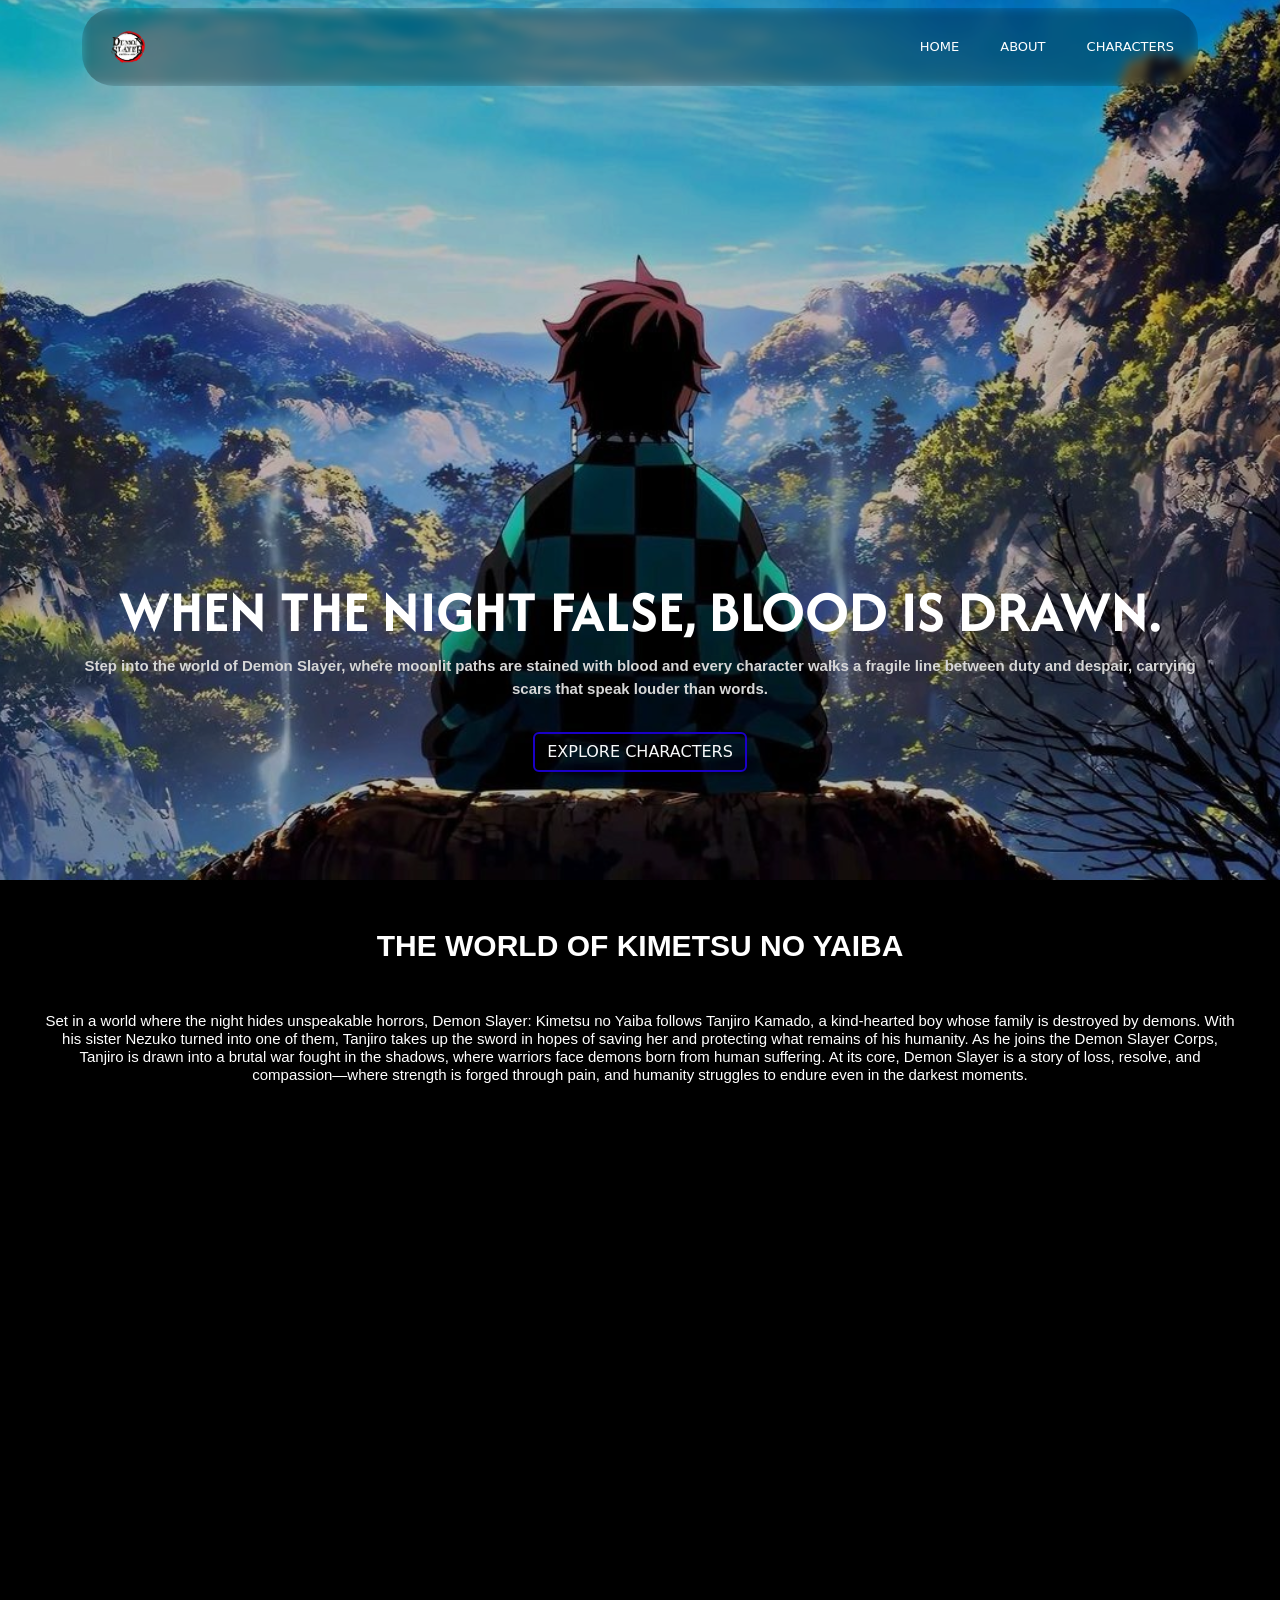
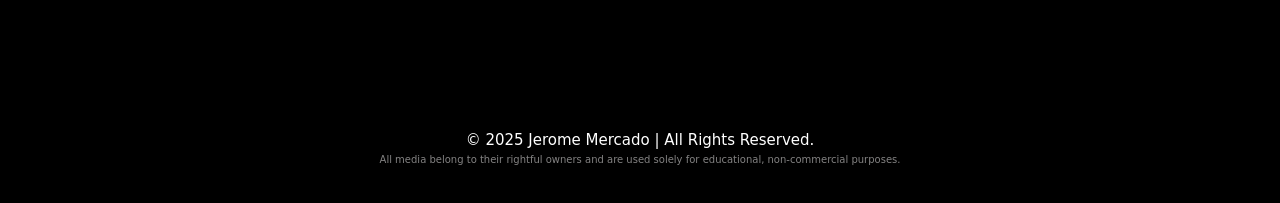
==== index.html @ a9a80e32 "initial codes for api project" ====
<!doctype html>
<html lang="en">

<head>
    <meta charset="utf-8">
    <meta name="viewport" content="width=device-width, initial-scale=1">
    <title>Demon Slayer</title>
    <link href="https://cdn.jsdelivr.net/npm/bootstrap@5.3.8/dist/css/bootstrap.min.css" rel="stylesheet"
        integrity="sha384-sRIl4kxILFvY47J16cr9ZwB07vP4J8+LH7qKQnuqkuIAvNWLzeN8tE5YBujZqJLB" crossorigin="anonymous">
    <link rel="preconnect" href="https://fonts.googleapis.com">
    <link rel="preconnect" href="https://fonts.gstatic.com" crossorigin>
    <link
        href="https://fonts.googleapis.com/css2?family=Afacad:ital,wght@0,400..700;1,400..700&family=Montserrat:ital,wght@0,100..900;1,100..900&display=swap"
        rel="stylesheet">
    <link rel="stylesheet" href="assets/css/style.css">
    <link rel="icon" type="image/png" href="assets/images/dsLogo.png">
    <style>
        * {
            transition: 300ms;
        }

        body {
            background-color: black;
        }

        .hero {
            background-image: url('assets/images/bg2.jpeg');
            background-size: cover;
            background-position: center;
            height: 100vh;
            color: white;
            position: relative;
            margin-top: -20px;
        }

        /* Dark and blur overlay */
        .hero::before {
            content: "";
            position: absolute;
            top: 0;
            left: 0;
            width: 100%;
            height: 100%;
            background: rgba(0, 0, 0, 0.25);
            /* backdrop-filter: blur(1px); */
        }

        .hero-content {
            position: absolute;
            bottom: 12%;
            width: 100%;
            display: flex;
            justify-content: center;
        }

        .hero-content h1 {
            font-family: 'Afacad', sans-serif;
            font-weight: 800;
            font-size: clamp(35px, 8vw, 60px);
            display: flex;
            justify-content: center;
        }

        .hero-content p {
            font-family: 'Poppins', sans-serif;
            font-weight: 600;
            font-size: clamp(10px, 3vw, 15px);
            color: #d7d7d7;
        }

        .btn-outline {
            border: 2px solid #1a00c6;
            background: transparent;
            transition: background 0.3s, color 0.3s;
        }

        .btn-outline:hover,
        .btn-outline:focus {
            background: #2900ae;
            color: #111;
        }
    </style>
</head>

<body>

    <div id="home" class="hero">

        <!-- navbar -->
        <div class="container pt-2 position-sticky top-0 z-1">
            <nav class="navbar px-3 py-1 rounded-5 navbar-expand-lg navbar-custom d-flex justify-content-between">
                <a class="navbar-brand" href="#home">
                    <img src="assets/images/dsLogo.png" alt="Demon Slayer Logo" width="60" height="60">
                </a>
                <button class="navbar-toggler ms-auto" type="button" data-bs-toggle="collapse" data-bs-target="#navbar"
                    aria-controls="navbar" aria-expanded="false" aria-label="Toggle navigation">
                    <span class="navbar-toggler-icon"></span>
                </button>

                <div class="collapse navbar-collapse justify-content-end" id="navbar">
                    <ul class="navbar-nav">
                        <li class="nav-item">
                            <a class="nav-link" href="#home">HOME</a>
                        </li>
                        <li class="nav-item">
                            <a class="nav-link" href="#about">ABOUT</a>
                        </li>
                        <li class="nav-item">
                            <a class="nav-link" href="characters.html">CHARACTERS</a>
                        </li>
                    </ul>
                </div>
            </nav>
        </div>

        <!-- homepage content -->
        <div>
            <div class="hero-content">
                <div class="container text-center">
                    <div class="row">
                        <div class="col-12">
                            <h1 class="mb-2">WHEN THE NIGHT FALSE, BLOOD IS DRAWN.</h1>
                            <p class="mb-2">Step into the world of Demon Slayer, where moonlit paths are stained with
                                blood and
                                every character walks a fragile line between duty and despair, carrying scars that speak
                                louder
                                than words.</p>
                        </div>
                    </div>
                    <div class="row">
                        <div class="col-12 mt-3 text-center pt-2">
                            <a id="nextPageBtn" href="characters.html" class="btn btn-outline text-light">EXPLORE CHARACTERS</a>
                        </div>
                    </div>

                </div>
            </div>
        </div>
    </div>
    <!-- about section -->
    <div id="about" class="container-fluid about-section">
        <div class="row">
            <div class="col mt-5 mb-2 mx-2 text-center">
                <h1 class="aboutTitle">THE WORLD OF KIMETSU NO YAIBA</h1>
                <h5 class="mx-4 my-5">Set in a world where the night hides unspeakable horrors, Demon Slayer:
                    Kimetsu no
                    Yaiba follows Tanjiro Kamado, a kind-hearted boy whose family is destroyed by demons. With
                    his
                    sister Nezuko turned into one of them, Tanjiro takes up the sword in hopes of saving her and
                    protecting what remains of his humanity.

                    As he joins the Demon Slayer Corps, Tanjiro is drawn into a brutal war fought in the
                    shadows, where
                    warriors face demons born from human suffering. At its core, Demon Slayer is a story of
                    loss,
                    resolve, and compassion—where strength is forged through pain, and humanity struggles to
                    endure even
                    in the darkest moments.</h5>
            </div>
        </div>
        <div class="row">
            <div class="col ic-video">
                <video autoplay muted loop playsinline>
                    <source src="assets/videos/infinityCastle.mp4" type="video/mp4">
                </video>
            </div>
        </div>
    </div>

    <!-- footer -->
    <div class="footer mt-2 p-3">
        <div class="row">
            <div class="col">
                <p>© 2025 Jerome Mercado | All Rights Reserved.</p>
            </div>
        </div>
        <div class="row">
            <div class="col">
                <p class="credits">All media belong to their rightful owners and are used solely for
                    educational,
                    non-commercial purposes.</p>
            </div>
        </div>
    </div>


    <!-- javascript-->
    <script src="https://cdn.jsdelivr.net/npm/bootstrap@5.3.8/dist/js/bootstrap.bundle.min.js"
        integrity="sha384-FKyoEForCGlyvwx9Hj09JcYn3nv7wiPVlz7YYwJrWVcXK/BmnVDxM+D2scQbITxI"
        crossorigin="anonymous"></script>
</body>

</html>
---- assets/css/style.css ----
/* navbar css */
.navbar-custom {
    backdrop-filter: blur(5px) brightness(70%);
    /* padding: 10px 15px; */
}

.nav-link {
    color: #ffffff !important;
    font-size: 13px;
    font-weight: 500;
    margin-left: 25px;
}

.nav-link:hover {
    color: #ffffff !important;
    text-decoration: underline;
}

.navbar-toggler {
    border: none;
}

.navbar-toggler-icon {
    filter: invert(1);
}

/* about section css */
.about-section .aboutTitle {
    font-family: 'Poppins', sans-serif;
    color: white;
    font-weight: 800;
    font-size: clamp(20px, 8vw, 30px);
}

.about-section h5 {
    font-family: 'Poppins', sans-serif;
    font-size: clamp(5px, 4vw, 15px);
    color: white;

}

.ic-video video {
    width: 90%;
    height: auto;
    max-width: 100%;
    border-radius: 10px;
    display: block;
    object-fit: contain;
}

.ic-video {
    display: flex;
    justify-content: center;
    align-items: center;
    border-radius: 10px;
}

/*characters section css */
.charac-title {
    font-family: 'Afacad', sans-serif;
    font-weight: 800;
    font-size: clamp(35px, 8vw, 50px);
    color: white;
}

/* footer */
.footer {
    background: #000000;
    text-align: center;
    padding: 8px;
    font-size: 15px;
    color: #ffffff;
}

.footer p {
    margin: 0;
}

.footer .credits {
    font-size: 10px;
    color: #838282;
}
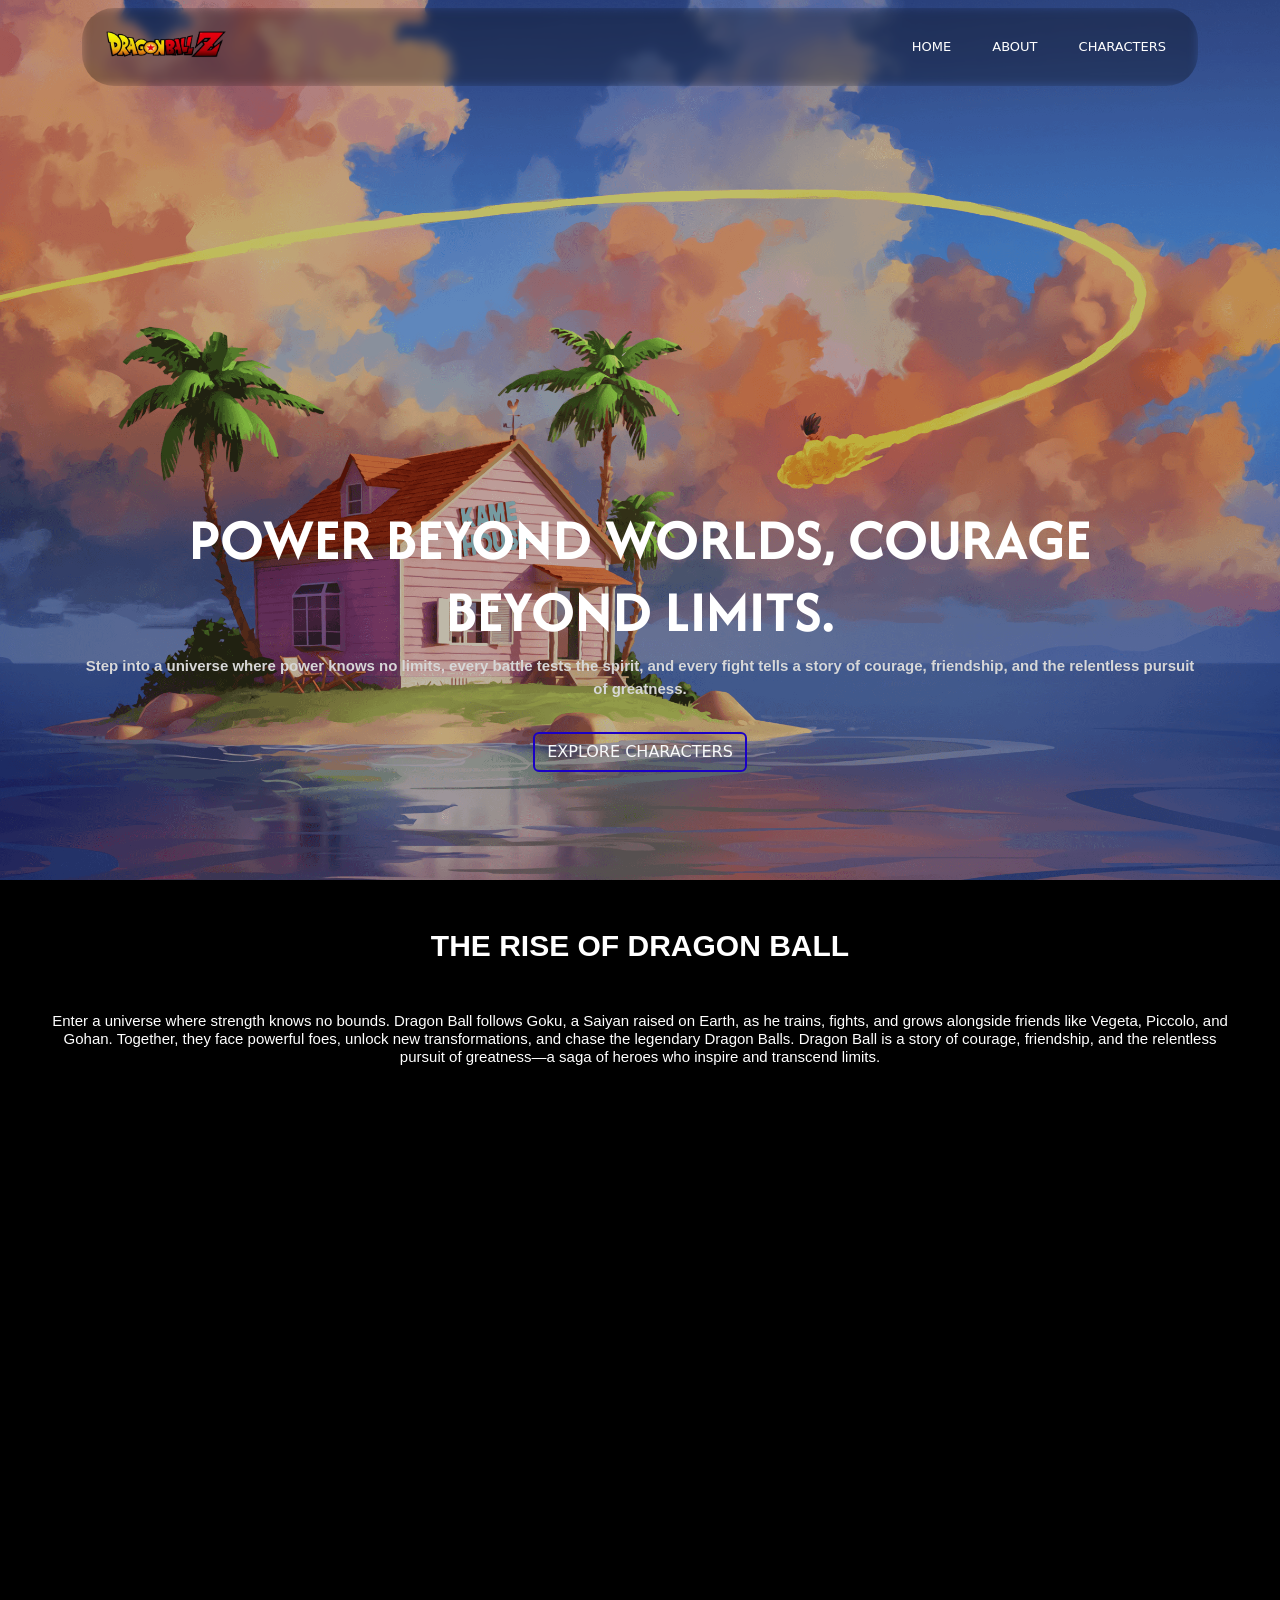
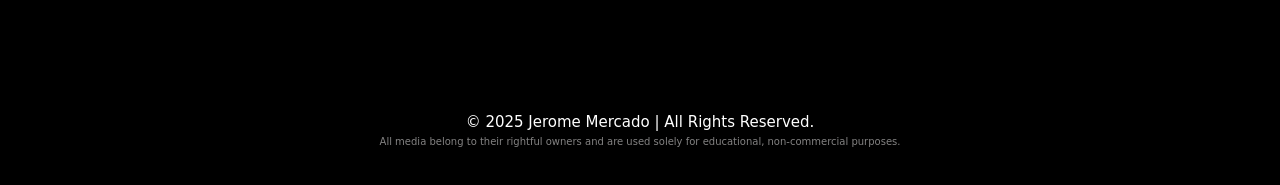
==== commit b30445fc: "initial codes for api project" ====
--- a/index.html
+++ b/index.html
@@ -4,7 +4,7 @@
 <head>
     <meta charset="utf-8">
     <meta name="viewport" content="width=device-width, initial-scale=1">
-    <title>Demon Slayer</title>
+    <title>Dragon Ball</title>
     <link href="https://cdn.jsdelivr.net/npm/bootstrap@5.3.8/dist/css/bootstrap.min.css" rel="stylesheet"
         integrity="sha384-sRIl4kxILFvY47J16cr9ZwB07vP4J8+LH7qKQnuqkuIAvNWLzeN8tE5YBujZqJLB" crossorigin="anonymous">
     <link rel="preconnect" href="https://fonts.googleapis.com">
@@ -24,7 +24,7 @@
         }
 
         .hero {
-            background-image: url('assets/images/bg2.jpeg');
+            background-image: url('assets/images/bg2.png');
             background-size: cover;
             background-position: center;
             height: 100vh;
@@ -88,9 +88,9 @@
 
         <!-- navbar -->
         <div class="container pt-2 position-sticky top-0 z-1">
-            <nav class="navbar px-3 py-1 rounded-5 navbar-expand-lg navbar-custom d-flex justify-content-between">
+            <nav class="navbar px-4 py-1 rounded-5 navbar-expand-lg navbar-custom d-flex justify-content-between">
                 <a class="navbar-brand" href="#home">
-                    <img src="assets/images/dsLogo.png" alt="Demon Slayer Logo" width="60" height="60">
+                    <img src="assets/images/dbLogo.png" alt="Dragon Ball Logo" width="120" height="60">
                 </a>
                 <button class="navbar-toggler ms-auto" type="button" data-bs-toggle="collapse" data-bs-target="#navbar"
                     aria-controls="navbar" aria-expanded="false" aria-label="Toggle navigation">
@@ -119,17 +119,16 @@
                 <div class="container text-center">
                     <div class="row">
                         <div class="col-12">
-                            <h1 class="mb-2">WHEN THE NIGHT FALSE, BLOOD IS DRAWN.</h1>
-                            <p class="mb-2">Step into the world of Demon Slayer, where moonlit paths are stained with
-                                blood and
-                                every character walks a fragile line between duty and despair, carrying scars that speak
-                                louder
-                                than words.</p>
+                            <h1 class="mb-2">POWER BEYOND WORLDS, COURAGE BEYOND LIMITS.</h1>
+                            <p class="mb-2">Step into a universe where power knows no limits, every battle tests the
+                                spirit, and every fight tells a story of courage, friendship, and the relentless pursuit
+                                of greatness.</p>
                         </div>
                     </div>
                     <div class="row">
                         <div class="col-12 mt-3 text-center pt-2">
-                            <a id="nextPageBtn" href="characters.html" class="btn btn-outline text-light">EXPLORE CHARACTERS</a>
+                            <a id="nextPageBtn" href="characters.html" class="btn btn-outline text-light">EXPLORE
+                                CHARACTERS</a>
                         </div>
                     </div>
 
@@ -141,27 +140,20 @@
     <div id="about" class="container-fluid about-section">
         <div class="row">
             <div class="col mt-5 mb-2 mx-2 text-center">
-                <h1 class="aboutTitle">THE WORLD OF KIMETSU NO YAIBA</h1>
-                <h5 class="mx-4 my-5">Set in a world where the night hides unspeakable horrors, Demon Slayer:
-                    Kimetsu no
-                    Yaiba follows Tanjiro Kamado, a kind-hearted boy whose family is destroyed by demons. With
-                    his
-                    sister Nezuko turned into one of them, Tanjiro takes up the sword in hopes of saving her and
-                    protecting what remains of his humanity.
+                <h1 class="aboutTitle">THE RISE OF DRAGON BALL</h1>
+                <h5 class="mx-4 my-5">Enter a universe where strength knows no bounds. Dragon Ball follows Goku, a
+                    Saiyan raised on Earth,
+                    as he trains, fights, and grows alongside friends like Vegeta, Piccolo, and Gohan.
 
-                    As he joins the Demon Slayer Corps, Tanjiro is drawn into a brutal war fought in the
-                    shadows, where
-                    warriors face demons born from human suffering. At its core, Demon Slayer is a story of
-                    loss,
-                    resolve, and compassion—where strength is forged through pain, and humanity struggles to
-                    endure even
-                    in the darkest moments.</h5>
+                    Together, they face powerful foes, unlock new transformations, and chase the legendary Dragon Balls.
+                    Dragon Ball is a story of courage, friendship, and the relentless pursuit of greatness—a saga of
+                    heroes who inspire and transcend limits.</h5>
             </div>
         </div>
         <div class="row">
             <div class="col ic-video">
                 <video autoplay muted loop playsinline>
-                    <source src="assets/videos/infinityCastle.mp4" type="video/mp4">
+                    <source src="assets/videos/dragonBall.mp4" type="video/mp4">
                 </video>
             </div>
         </div>
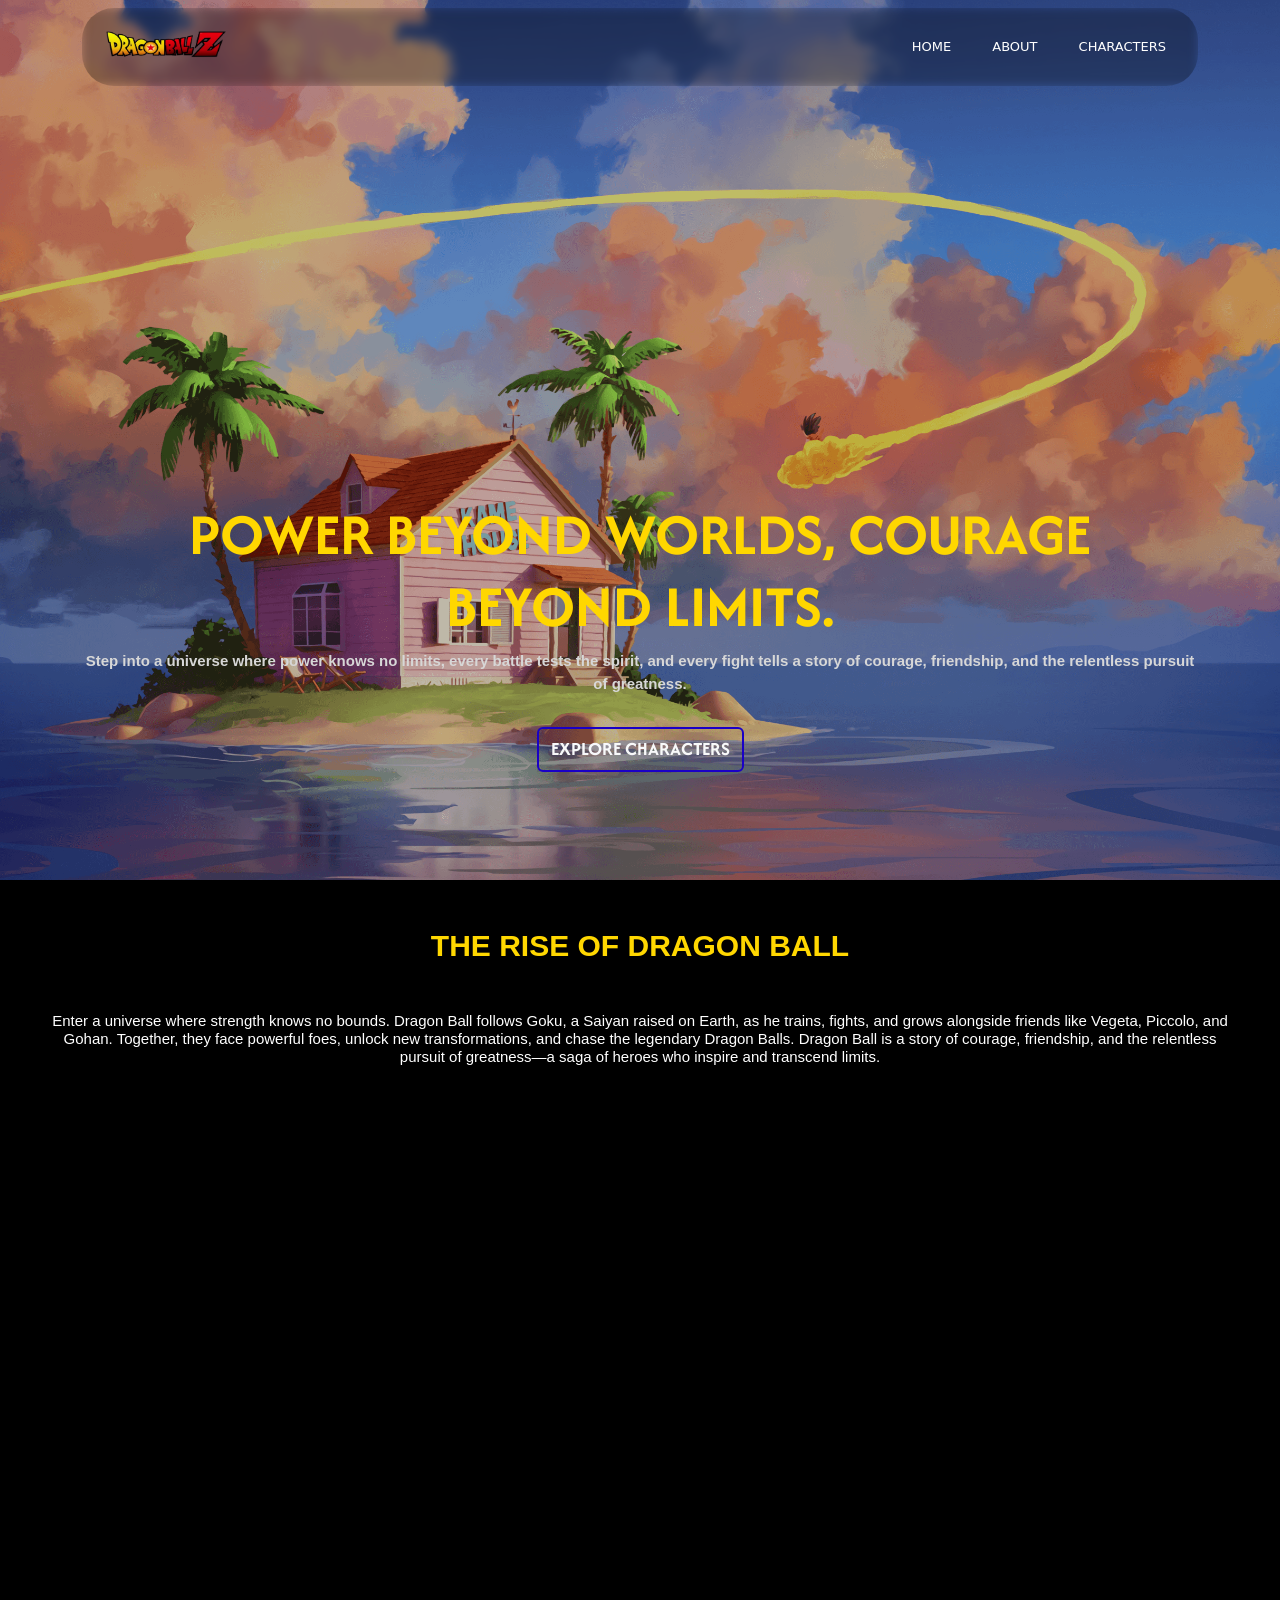
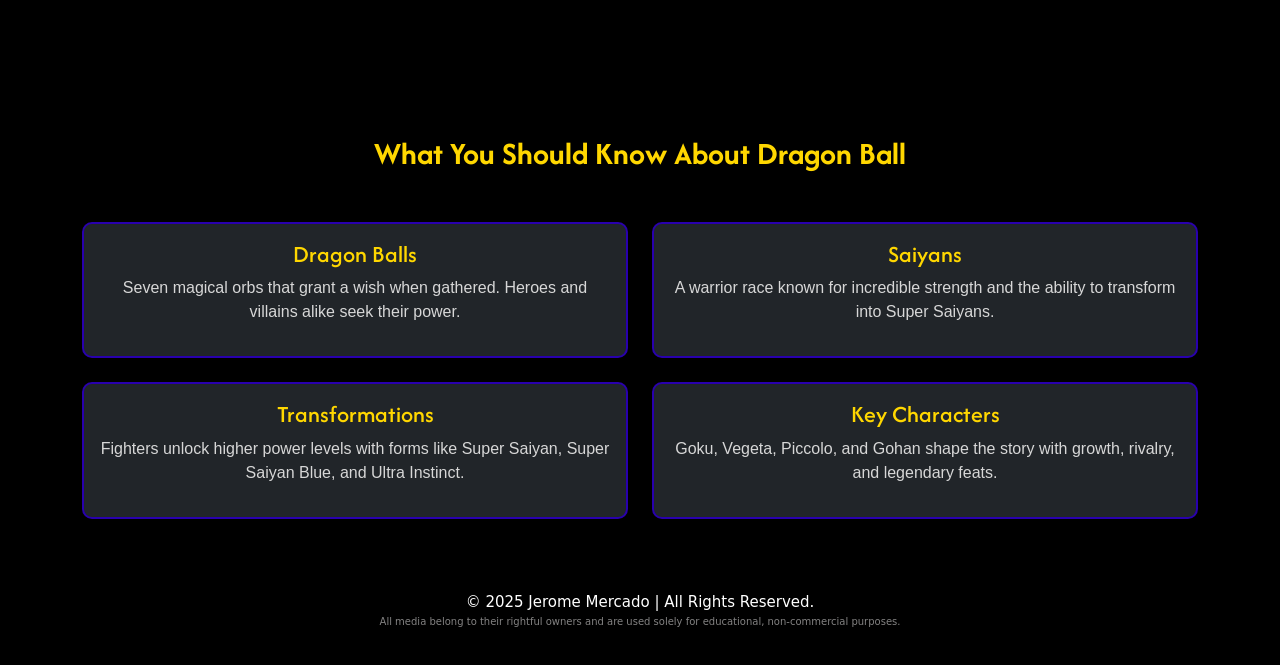
==== commit 93a69ab2: "fetch data from api" ====
--- a/index.html
+++ b/index.html
@@ -33,7 +33,7 @@
             margin-top: -20px;
         }
 
-        /* Dark and blur overlay */
+        /* Dark overlay */
         .hero::before {
             content: "";
             position: absolute;
@@ -42,7 +42,6 @@
             width: 100%;
             height: 100%;
             background: rgba(0, 0, 0, 0.25);
-            /* backdrop-filter: blur(1px); */
         }
 
         .hero-content {
@@ -57,6 +56,7 @@
             font-family: 'Afacad', sans-serif;
             font-weight: 800;
             font-size: clamp(35px, 8vw, 60px);
+            color: gold;
             display: flex;
             justify-content: center;
         }
@@ -79,6 +79,34 @@
             background: #2900ae;
             color: #111;
         }
+
+        .explore a {
+            font-family: 'Afacad', sans-serif;
+            font-weight: 700;
+            font-size: 1.2rem;
+        }
+
+        .fact-card {
+            border: 2px solid #2900ae;
+            border-radius: 10px;
+            transition: transform 0.3s, box-shadow 0.3s;
+        }
+
+        .fact-card:hover {
+            transform: translateY(-10px);
+            box-shadow: 0 0 20px #ffd700;
+        }
+
+        #facts p {
+            font-family: 'Montserrat', sans-serif;
+            font-weight: 500;
+            color: #d7d7d7;
+        }
+
+        #facts h4 {
+            font-family: 'Afacad', sans-serif;
+        }
+    </style>
     </style>
 </head>
 
@@ -126,7 +154,7 @@
                         </div>
                     </div>
                     <div class="row">
-                        <div class="col-12 mt-3 text-center pt-2">
+                        <div class="col-12 mt-3 pt-2 text-center explore">
                             <a id="nextPageBtn" href="characters.html" class="btn btn-outline text-light">EXPLORE
                                 CHARACTERS</a>
                         </div>
@@ -136,14 +164,15 @@
             </div>
         </div>
     </div>
+    
     <!-- about section -->
     <div id="about" class="container-fluid about-section">
         <div class="row">
             <div class="col mt-5 mb-2 mx-2 text-center">
                 <h1 class="aboutTitle">THE RISE OF DRAGON BALL</h1>
                 <h5 class="mx-4 my-5">Enter a universe where strength knows no bounds. Dragon Ball follows Goku, a
-                    Saiyan raised on Earth,
-                    as he trains, fights, and grows alongside friends like Vegeta, Piccolo, and Gohan.
+                    Saiyan raised on Earth, as he trains, fights, and grows alongside friends like Vegeta, Piccolo, and
+                    Gohan.
 
                     Together, they face powerful foes, unlock new transformations, and chase the legendary Dragon Balls.
                     Dragon Ball is a story of courage, friendship, and the relentless pursuit of greatness—a saga of
@@ -159,6 +188,40 @@
         </div>
     </div>
 
+    <!-- What You Should Know Section -->
+    <div id="facts" class="container py-5 text-center">
+        <h2 class="mb-5" style="color: gold; font-family: 'Afacad', sans-serif; font-weight: 700;">What You Should Know
+            About Dragon Ball</h2>
+        <div class="row g-4">
+            <div class="col-12 col-md-8 col-lg-6">
+                <div class="card bg-dark text-light h-100 p-3 fact-card">
+                    <h4 style="color: #ffd700;">Dragon Balls</h4>
+                    <p>Seven magical orbs that grant a wish when gathered. Heroes and villains alike seek their power.
+                    </p>
+                </div>
+            </div>
+            <div class="col-12 col-md-8 col-lg-6">
+                <div class="card bg-dark text-light h-100 p-3 fact-card">
+                    <h4 style="color: #ffd700;">Saiyans</h4>
+                    <p>A warrior race known for incredible strength and the ability to transform into Super Saiyans.</p>
+                </div>
+            </div>
+            <div class="col-12 col-md-8 col-lg-6">
+                <div class="card bg-dark text-light h-100 p-3 fact-card">
+                    <h4 style="color: #ffd700;">Transformations</h4>
+                    <p>Fighters unlock higher power levels with forms like Super Saiyan, Super Saiyan Blue, and Ultra
+                        Instinct.</p>
+                </div>
+            </div>
+            <div class="col-12 col-md-8 col-lg-6">
+                <div class="card bg-dark text-light h-100 p-3 fact-card">
+                    <h4 style="color: #ffd700;">Key Characters</h4>
+                    <p>Goku, Vegeta, Piccolo, and Gohan shape the story with growth, rivalry, and legendary feats.</p>
+                </div>
+            </div>
+        </div>
+    </div>
+    
     <!-- footer -->
     <div class="footer mt-2 p-3">
         <div class="row">
--- a/assets/css/style.css
+++ b/assets/css/style.css
@@ -1,7 +1,6 @@
 /* navbar css */
 .navbar-custom {
     backdrop-filter: blur(5px) brightness(70%);
-    /* padding: 10px 15px; */
 }
 
 .nav-link {
@@ -27,7 +26,7 @@
 /* about section css */
 .about-section .aboutTitle {
     font-family: 'Poppins', sans-serif;
-    color: white;
+    color: gold;
     font-weight: 800;
     font-size: clamp(20px, 8vw, 30px);
 }
@@ -63,6 +62,73 @@
     color: white;
 }
 
+.characCard {
+    width: 100%;
+    max-width: 500px;
+    height: 280px;
+    min-height: 250px;
+    transition: transform 0.3s ease, box-shadow 0.3s ease;
+    border-radius: 1rem;
+    overflow: hidden;
+    background-color: #fff;
+}
+
+/* Hover zoom + race glow */
+.characCard:hover {
+    transform: scale(1.05);
+    box-shadow: 0 0 20px var(--race-color, #FFD700);
+}
+
+.image-wrapper {
+    width: 100%;
+    height: 100%;
+    display: flex;
+    align-items: center;
+    justify-content: center;
+    padding: 0.5rem;
+}
+
+.characCard .row {
+    height: 100%;
+    align-items: center;
+}
+
+.characCard .col-4,
+.characCard .col-8 {
+    display: flex;
+    align-items: center;
+}
+
+.character-img {
+    width: auto;
+    max-width: 100%;
+    max-height: 180px;
+    object-fit: contain;
+    display: block;
+}
+
+.text-area {
+    display: flex;
+    flex-direction: column;
+    justify-content: center;
+    align-items: center;
+    height: 100%;
+    padding: 0 1rem;
+}
+
+.text-area h5 {
+    font-size: clamp(31px, 4vw, 43px);
+    font-weight: 800;
+    font-family: 'Afacad', sans-serif;
+    margin: 0;
+}
+
+.text-area p {
+    font-size: clamp(14px, 3vw, 18px);
+    margin: 0.25rem 0 0;
+}
+
+
 /* footer */
 .footer {
     background: #000000;
@@ -70,7 +136,7 @@
     padding: 8px;
     font-size: 15px;
     color: #ffffff;
-}
+}   
 
 .footer p {
     margin: 0;
